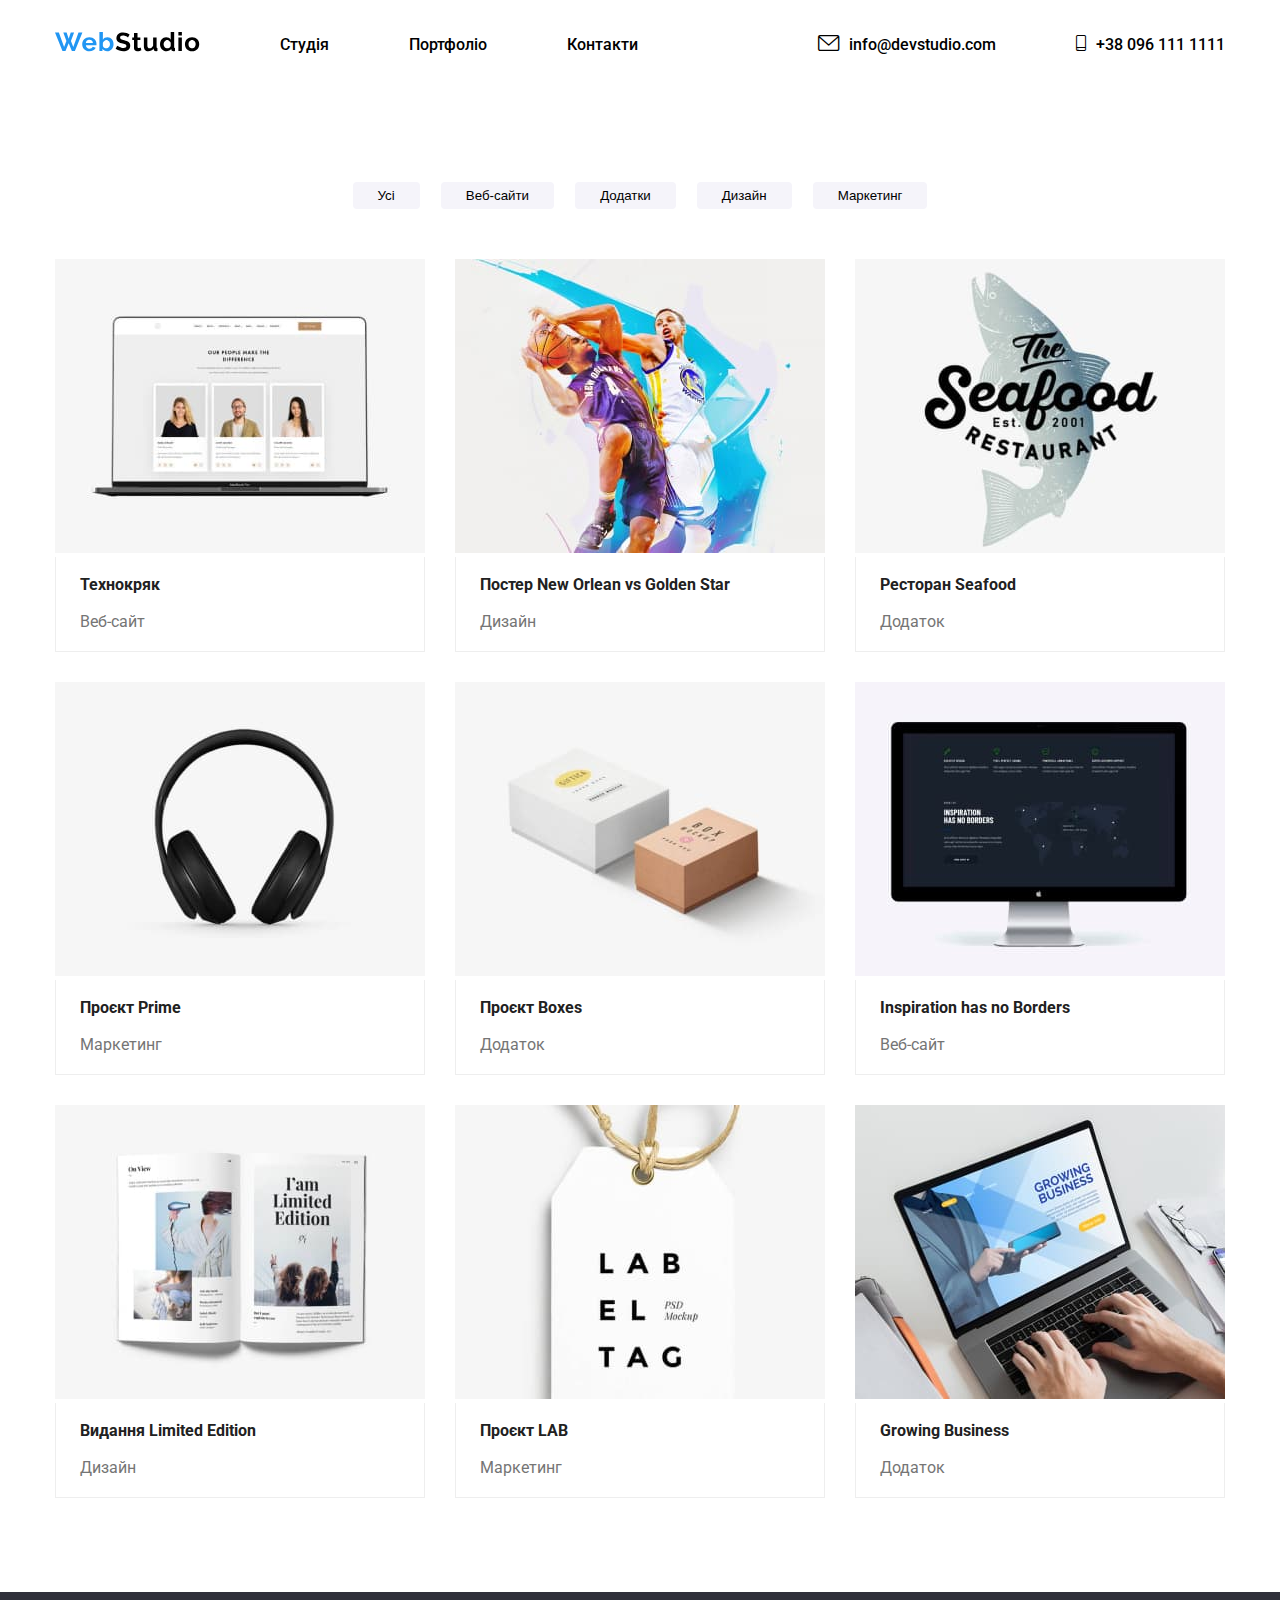
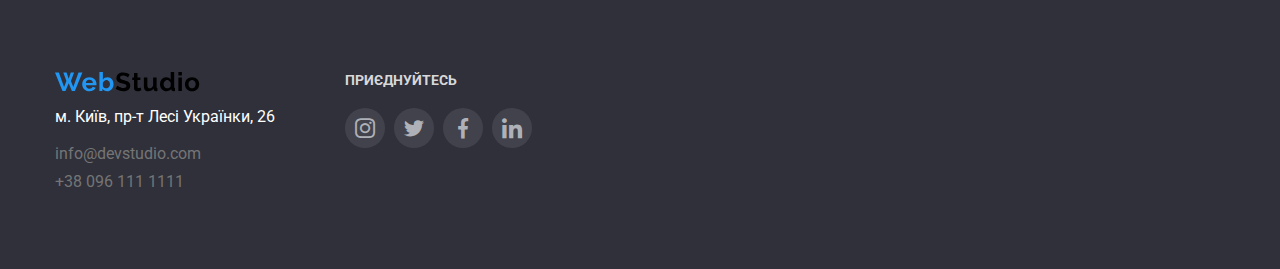
==== portfolio.html @ 45dcb641 "commit №1" ====
<!DOCTYPE html>
<html lang="en">

<head>
    <meta charset="UTF-8">
    <meta name="viewport" content="width=device-width, initial-scale=1.0">
    <title>Portfolio</title>
    <link rel="stylesheet" href="portfolio.css">
    <link rel="stylesheet" href="photoportfolio/icons/style.css">
    <link rel="preconnect" href="https://fonts.googleapis.com">
    <link rel="preconnect" href="https://fonts.gstatic.com" crossorigin>
    <link href="https://fonts.googleapis.com/css2?family=Roboto:wght@400;500;700;900&display=swap" rel="stylesheet">
    <link rel="stylesheet" href="https://necolas.github.io/normalize.css/8.0.1/normalize.css">
</head>

<body>
    <main class="main">
    <header class="header">
        <div class="container">
            <nav class="navigation">
                <ul class="navigation-list">
                    <li class="navigation-item"><a class="navigation-link" href="#"><img class="logo"
                                src="photoportfolio/webstudio.svg" alt=""></a></li>
                    <li class="navigation-item"><a class="navigation-link" href="index.html">Студія</a></li>
                    <li class="navigation-item"><a class="navigation-link" href="#">Портфоліо</a></li>
                    <li class="navigation-item"><a class="navigation-link header-link_active" href="#">Контакти</a></li>
                    <li class="navigation-item"><a class="navigation-link" href="mailto:info@devstudio.com"><i class="icon-mail icon-envelope"></i>info@devstudio.com</a></li>
                    <li class="navigation-item"><a class="navigation-link" href="tel:+38 096 111 11 11"><i class="icon-tel icon-smartphone"></i>+38 096 111
                            1111</a></li>
                </ul>
            </nav>
        </div>
    </header>
    <section class="section1">
        <div class="container1">
            <button class="button" type="button">Усі</button>
            <button class="button" type="button">Веб-сайти</button>
            <button class="button" type="button">Додатки</button>
            <button class="button" type="button">Дизайн</button>
            <button class="button" type="button">Маркетинг</button>
        </div>
    </section>
    <section class="section2">
        <div class="container">
            <figure class="figure">
                <img src="photoportfolio/img.jpg" alt="">
                <div class="div-border">
                <figcaption class="name">Технокряк</figcaption>
                <br>
                <span class="text">Веб-сайт</span>
            </div>
            </figure>
            <figure class="figure">
                <img src="photoportfolio/imgone.jpg" alt="">
                <div class="div-border">
                <figcaption class="name">Постер New Orlean vs Golden Star</figcaption>
                <br>
                <span class="text">Дизайн</span>
            </div>
            </figure>
            <figure class="figure">
                <img src="photoportfolio/imgtwo.jpg" alt="">
                <div class="div-border">
                <figcaption class="name">Ресторан Seafood</figcaption>
                <br>
                <span class="text">Додаток</span>
            </div>
            </figure>
            <figure class="figure">
                <img src="photoportfolio/imgthree.jpg" alt="">
                <div class="div-border">
                <figcaption class="name">Проєкт Prime</figcaption>
                <br>
                <span class="text">Маркетинг</span>
            </div>
            </figure>
            <figure class="figure">
                <img src="photoportfolio/imgfour.jpg" alt="">
                <div class="div-border">
                <figcaption class="name">Проєкт Boxes</figcaption>
                <br>
                <span class="text">Додаток</span>
            </div>
            </figure>
            <figure class="figure">
                <img src="photoportfolio/imgfive.jpg" alt="">
                <div class="div-border">
                <figcaption class="name">Inspiration has no Borders</figcaption>
                <br>
                <span class="text">Веб-сайт</span>
            </div>
            </figure>
            <figure class="figure">
                <img src="photoportfolio/imgsix.jpg" alt="">
                <div class="div-border">
                <figcaption class="name">Видання Limited Edition</figcaption>
                <br>
                <span class="text">Дизайн</span>
            </div>
            </figure>
            <figure class="figure">
                <img src="photoportfolio/imgseven.jpg" alt="">
                <div class="div-border">
                <figcaption class="name">Проєкт LAB</figcaption>
                <br>
                <span class="text">Маркетинг</span>
            </div>
            </figure>
            <figure class="figure">
                <img src="photoportfolio/imgeight.jpg" alt="">
                <div class="div-border">
                <figcaption class="name">Growing Business</figcaption>
                <br>
                <span class="text">Додаток</span>
            </div>
            </figure>
        </div>
    </section>
    <footer class="footer">
        <div class="container">
            <div class="footer-mail-tel">
            <img class="footer-photo" src="webstudiophoto/webstudio.svg" alt="">
            <p class="footer-a">м. Київ, пр-т Лесі Українки, 26</p>
            <p class="footer-ab"><a class="footer-mail" href="mailto:info@devstudio.com">info@devstudio.com</a></p>
            <p class="footer-ab1"><a class="footer-tel" href="tel:+38 096 111 11 11">+38 096 111 1111</a></p>
        </div>
            <div class="footer-links">
                <p class="footer-links-text">ПРИЄДНУЙТЕСЬ</p>
                <div class="footer-links-all">
                        <a class="icon-link-footer" href="#"><i class="icon-fonts-link icon-insta"></i></a>
                        <a class="icon-link-footer" href="#"><i class="icon-fonts-link icon-twitter"></i></a>
                        <a class="icon-link-footer" href="#"><i class="icon-fonts-link icon-facebook"></i></a>
                        <a class="icon-link-footer" href="#"><i class="icon-fonts-link icon-linkedin"></i></a>
                    </div>
                </div>
            </div>
        </div>
    </footer>
</main>
</body>

</html>
---- portfolio.css ----
* {
    margin: 0;
    padding: 0;
}

:root {
    --color-text-black: #2F303A;
    --color-acent: #2196f3;
    --color-whitegray: #757575;
    --color-black: #212121;
}

body {
    font-family: 'Roboto', sans-serif;
}

.container {
    width: 1170px;
    margin: 0 auto;
}

.container1{
    width: 575px;
    margin: 0 auto;
}

.navigation-list {
    display: flex;
    text-decoration: none;
    align-items: center;
    justify-content: space-between;
}

.header {
    padding: 32px 0 32px 0;
}

.navigation-list{
    list-style: none;
    font-weight: 500;
}

.icon-mail{
    padding-right: 10px;
}

.icon-tel{
    padding-right: 10px;
}

.navigation-item:not(:last-child) {
    margin-right: 55px;
}

.navigation-item:nth-child(4) {
    padding-right: 100px;
}

.navigation-link {
    color: black;
    text-decoration: none;
}

.navigation-link_active {
    color: var(--color-acent);
}

.navigation-link {
    position: relative;
    padding-bottom: 10px;
}

.navigation-link_active::after {
    content: '';
    position: absolute;
    width: 100%;
    height: 3px;
    background-color: var(--color-acent);
    bottom: 0;
    left: 0;
}

.navigation-link:hover {
    color: var(--color-acent);
}

.section1 .container1{
    display: flex;
    align-items: center;
    justify-content: space-between;
}

.button{
    border-radius: 4px;
    background-color: #F5F4FA;
    color: black;
    border-style: none;
    padding: 6px 25px;
    font-weight: 500;
    cursor: pointer;
    margin-top: 94px;
}

.button:hover{
    background-color: #2196f3;
    color: white;
}

.navigation-link:hover{
    color: var(--color-acent);
}

.section2 .container{
    display: flex;
    flex-wrap: wrap;
    gap: 30px;
}

.section2{
    margin-top: 50px;
    margin-bottom: 94px;
}

.figure{
    flex-basis: calc((100%-60px) / 3);
}

.name{
    font-weight: 700;
    color: #212121;
    line-height: 100%;
}

.text{
    font-weight: 400;
    color: #757575;
    line-height: 100%;
}

.footer{
    background-color: #2F303A;
    padding: 80px 0;
}

.footer .container{
    display: flex;
}

.footer-a{
    color: white;
    font-weight: 400;
    line-height: 200%;
    margin-top: 5px;
}

.footer-ab{
    font-weight: 400;
    color: rgba(255, 255, 255, 0.6);
    line-height: 80%;
    margin: 15px 0
}

.footer-ab1{
    font-weight: 400;
    color: rgba(255, 255, 255, 0.6);
    line-height: 80%;
}

.footer-tel{
    color: #757575;
    list-style: none;
    text-decoration: none;
}

.footer-tel:hover{
    color: #2196f3;
}

.footer-mail:hover{
    color: #2196f3;
}


.footer-mail{
    color: #757575;
    list-style: none;
    text-decoration: none;
}

.div-border{
    border-bottom: 1px solid #EEEEEE;
    border-right: 1px solid #EEEEEE;
    border-left: 1px solid #EEEEEE;
    padding: 20px 24px;
}

figure:hover{
    box-shadow: 1px 2px 6px 0px #00000065;
}

.icon-link-footer {
    display: inline-block;
    color: #AFB1B8;
    text-decoration: none;
    padding: 10px;
    border-radius: 50%;
    background-color: rgba(255, 255, 255, 0.089);
}

.icon-link-footer:hover {
    color: #ffffff;
    background-color: var(--color-acent);
}

.footer-links{
    margin-left: 70px;
}

.footer-links-text{
    font-weight: 700;
    font-size: 14px;
    color: #ffffffd0;
    line-height: 16px;
    margin-bottom: 20px;
}

.icon-fonts-link{
    font-size: 20px;
}

.icon-link-footer:not(:last-child){
    margin-right: 5px;
}
---- photoportfolio/icons/style.css ----
@font-face {
  font-family: 'icomoon';
  src:  url('fonts/icomoon.eot?6dhn4u');
  src:  url('fonts/icomoon.eot?6dhn4u#iefix') format('embedded-opentype'),
    url('fonts/icomoon.ttf?6dhn4u') format('truetype'),
    url('fonts/icomoon.woff?6dhn4u') format('woff'),
    url('fonts/icomoon.svg?6dhn4u#icomoon') format('svg');
  font-weight: normal;
  font-style: normal;
  font-display: block;
}

[class^="icon-"], [class*=" icon-"] {
  /* use !important to prevent issues with browser extensions that change fonts */
  font-family: 'icomoon' !important;
  speak: never;
  font-style: normal;
  font-weight: normal;
  font-variant: normal;
  text-transform: none;
  line-height: 1;

  /* Better Font Rendering =========== */
  -webkit-font-smoothing: antialiased;
  -moz-osx-font-smoothing: grayscale;
}

.icon-Logofive:before {
  content: "\e900";
}
.icon-Logofour:before {
  content: "\e901";
}
.icon-Logothree:before {
  content: "\e902";
}
.icon-Logotwo:before {
  content: "\e903";
}
.icon-Logoone:before {
  content: "\e904";
}
.icon-Logo:before {
  content: "\e905";
}
.icon-linkedin:before {
  content: "\e906";
}
.icon-facebook:before {
  content: "\e907";
}
.icon-twitter:before {
  content: "\e908";
}
.icon-insta:before {
  content: "\e909";
}
.icon-smartphone:before {
  content: "\e90a";
}
.icon-envelope:before {
  content: "\e90b";
}
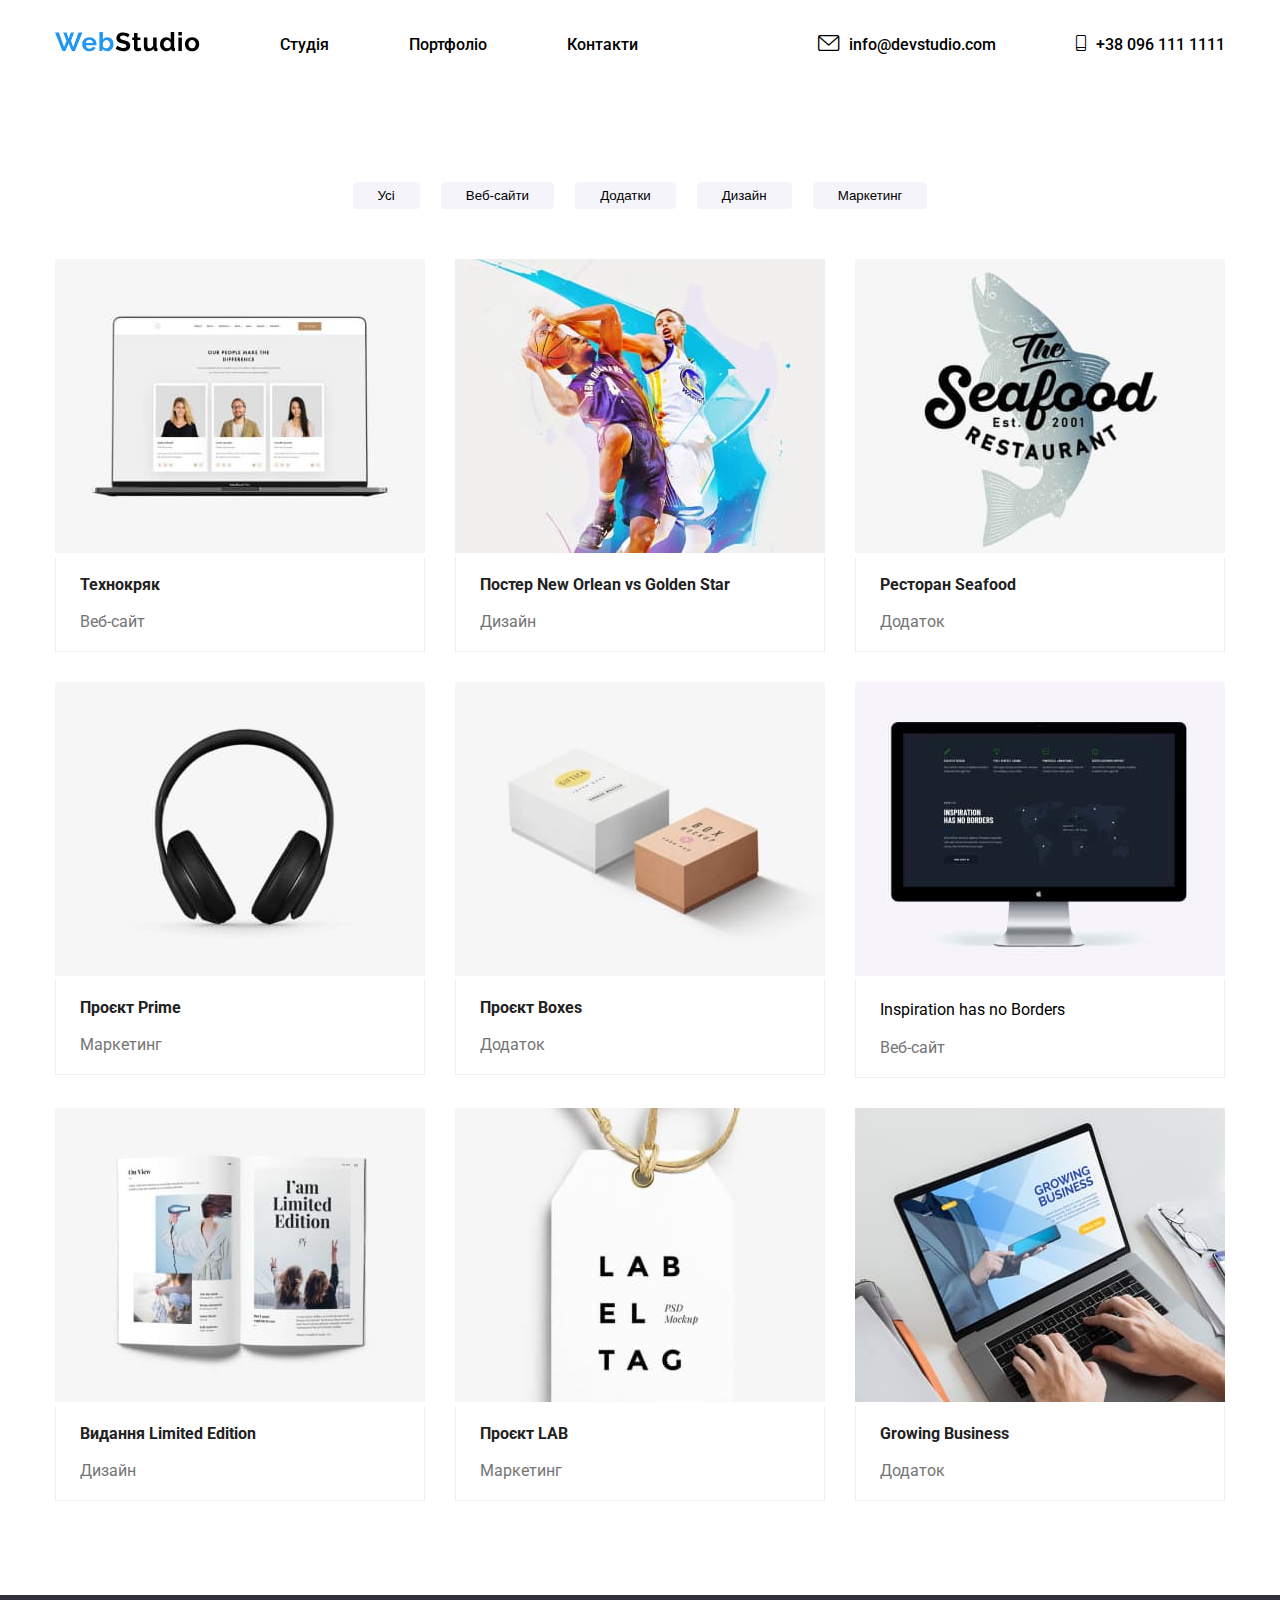
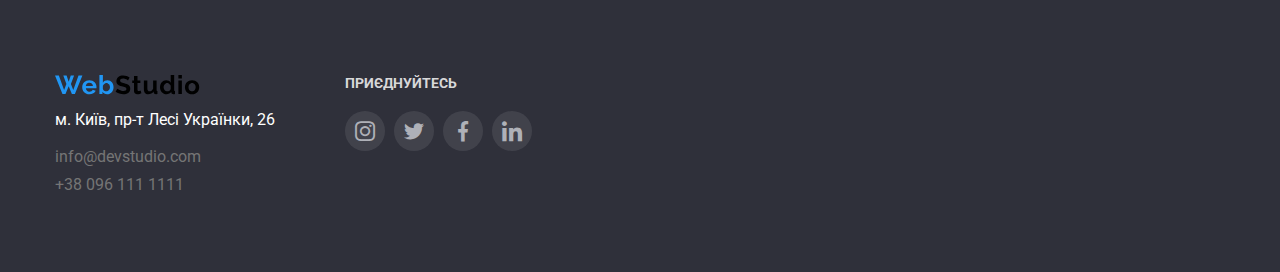
==== commit 361ab73f: "commit-new" ====
--- a/portfolio.html
+++ b/portfolio.html
@@ -31,87 +31,87 @@
             </nav>
         </div>
     </header>
-    <section class="section1">
-        <div class="container1">
-            <button class="button" type="button">Усі</button>
-            <button class="button" type="button">Веб-сайти</button>
-            <button class="button" type="button">Додатки</button>
-            <button class="button" type="button">Дизайн</button>
-            <button class="button" type="button">Маркетинг</button>
+    <section class="nav-btn">
+        <div class="nav-btn-container">
+            <button class="nav-buttons" type="button">Усі</button>
+            <button class="nav-buttons" type="button">Веб-сайти</button>
+            <button class="nav-buttons" type="button">Додатки</button>
+            <button class="nav-buttons" type="button">Дизайн</button>
+            <button class="nav-buttons" type="button">Маркетинг</button>
         </div>
     </section>
-    <section class="section2">
+    <section class="photo-list">
         <div class="container">
-            <figure class="figure">
+            <figure class="photo-list-figure">
                 <img src="photoportfolio/img.jpg" alt="">
-                <div class="div-border">
-                <figcaption class="name">Технокряк</figcaption>
+                <div class="photo-list-border">
+                <figcaption class="photo-list-name">Технокряк</figcaption>
                 <br>
-                <span class="text">Веб-сайт</span>
+                <span class="photo-list-text">Веб-сайт</span>
             </div>
             </figure>
-            <figure class="figure">
+            <figure class="photo-list-figure">
                 <img src="photoportfolio/imgone.jpg" alt="">
-                <div class="div-border">
-                <figcaption class="name">Постер New Orlean vs Golden Star</figcaption>
+                <div class="photo-list-border">
+                <figcaption class="photo-list-name">Постер New Orlean vs Golden Star</figcaption>
                 <br>
-                <span class="text">Дизайн</span>
+                <span class="photo-list-text">Дизайн</span>
             </div>
             </figure>
-            <figure class="figure">
+            <figure class="photo-list-figure">
                 <img src="photoportfolio/imgtwo.jpg" alt="">
-                <div class="div-border">
-                <figcaption class="name">Ресторан Seafood</figcaption>
+                <div class="photo-list-border">
+                <figcaption class="photo-list-name">Ресторан Seafood</figcaption>
                 <br>
-                <span class="text">Додаток</span>
+                <span class="photo-list-text">Додаток</span>
             </div>
             </figure>
-            <figure class="figure">
+            <figure class="photo-list-figure">
                 <img src="photoportfolio/imgthree.jpg" alt="">
-                <div class="div-border">
-                <figcaption class="name">Проєкт Prime</figcaption>
+                <div class="photo-list-border">
+                <figcaption class="photo-list-name">Проєкт Prime</figcaption>
                 <br>
-                <span class="text">Маркетинг</span>
+                <span class="photo-list-text">Маркетинг</span>
             </div>
             </figure>
-            <figure class="figure">
+            <figure class="photo-list-figure">
                 <img src="photoportfolio/imgfour.jpg" alt="">
-                <div class="div-border">
-                <figcaption class="name">Проєкт Boxes</figcaption>
+                <div class="photo-list-border">
+                <figcaption class="photo-list-name">Проєкт Boxes</figcaption>
                 <br>
-                <span class="text">Додаток</span>
+                <span class="photo-list-text">Додаток</span>
             </div>
             </figure>
-            <figure class="figure">
+            <figure class="photo-list-figure">
                 <img src="photoportfolio/imgfive.jpg" alt="">
-                <div class="div-border">
+                <div class="photo-list-border">
                 <figcaption class="name">Inspiration has no Borders</figcaption>
                 <br>
-                <span class="text">Веб-сайт</span>
+                <span class="photo-list-text">Веб-сайт</span>
             </div>
             </figure>
-            <figure class="figure">
+            <figure class="photo-list-figure">
                 <img src="photoportfolio/imgsix.jpg" alt="">
-                <div class="div-border">
-                <figcaption class="name">Видання Limited Edition</figcaption>
+                <div class="photo-list-border">
+                <figcaption class="photo-list-name">Видання Limited Edition</figcaption>
                 <br>
-                <span class="text">Дизайн</span>
+                <span class="photo-list-text">Дизайн</span>
             </div>
             </figure>
-            <figure class="figure">
+            <figure class="photo-list-figure">
                 <img src="photoportfolio/imgseven.jpg" alt="">
-                <div class="div-border">
-                <figcaption class="name">Проєкт LAB</figcaption>
+                <div class="photo-list-border">
+                <figcaption class="photo-list-name">Проєкт LAB</figcaption>
                 <br>
-                <span class="text">Маркетинг</span>
+                <span class="photo-list-text">Маркетинг</span>
             </div>
             </figure>
-            <figure class="figure">
+            <figure class="photo-list-figure">
                 <img src="photoportfolio/imgeight.jpg" alt="">
-                <div class="div-border">
-                <figcaption class="name">Growing Business</figcaption>
+                <div class="photo-list-border">
+                <figcaption class="photo-list-name">Growing Business</figcaption>
                 <br>
-                <span class="text">Додаток</span>
+                <span class="photo-list-text">Додаток</span>
             </div>
             </figure>
         </div>
@@ -126,7 +126,7 @@
         </div>
             <div class="footer-links">
                 <p class="footer-links-text">ПРИЄДНУЙТЕСЬ</p>
-                <div class="footer-links-all">
+                <div class="footer-links-icon">
                         <a class="icon-link-footer" href="#"><i class="icon-fonts-link icon-insta"></i></a>
                         <a class="icon-link-footer" href="#"><i class="icon-fonts-link icon-twitter"></i></a>
                         <a class="icon-link-footer" href="#"><i class="icon-fonts-link icon-facebook"></i></a>
--- a/portfolio.css
+++ b/portfolio.css
@@ -1,235 +1,240 @@
 * {
-    margin: 0;
-    padding: 0;
+  margin: 0;
+  padding: 0;
 }
 
 :root {
-    --color-text-black: #2F303A;
-    --color-acent: #2196f3;
-    --color-whitegray: #757575;
-    --color-black: #212121;
+  --color-text-black: #2f303a;
+  --color-acent: #2196f3;
+  --color-whitegray: #757575;
+  --color-black: #212121;
 }
 
 body {
-    font-family: 'Roboto', sans-serif;
+  font-family: "Roboto", sans-serif;
 }
 
 .container {
-    width: 1170px;
-    margin: 0 auto;
-}
-
-.container1{
-    width: 575px;
-    margin: 0 auto;
+  width: 1170px;
+  margin: 0 auto;
+}
+
+/* Клас Header */
+
+.header {
+  padding: 32px 0 32px 0;
 }
 
 .navigation-list {
-    display: flex;
-    text-decoration: none;
-    align-items: center;
-    justify-content: space-between;
-}
-
-.header {
-    padding: 32px 0 32px 0;
-}
-
-.navigation-list{
-    list-style: none;
-    font-weight: 500;
-}
-
-.icon-mail{
-    padding-right: 10px;
-}
-
-.icon-tel{
-    padding-right: 10px;
+  display: flex;
+  text-decoration: none;
+  align-items: center;
+  justify-content: space-between;
+}
+
+.navigation-list {
+  list-style: none;
+  font-weight: 500;
 }
 
 .navigation-item:not(:last-child) {
-    margin-right: 55px;
+  margin-right: 55px;
 }
 
 .navigation-item:nth-child(4) {
-    padding-right: 100px;
+  padding-right: 100px;
 }
 
 .navigation-link {
-    color: black;
-    text-decoration: none;
+  color: black;
+  text-decoration: none;
 }
 
 .navigation-link_active {
-    color: var(--color-acent);
+  color: var(--color-acent);
 }
 
 .navigation-link {
-    position: relative;
-    padding-bottom: 10px;
+  position: relative;
+  padding-bottom: 10px;
 }
 
 .navigation-link_active::after {
-    content: '';
-    position: absolute;
-    width: 100%;
-    height: 3px;
-    background-color: var(--color-acent);
-    bottom: 0;
-    left: 0;
+  content: "";
+  position: absolute;
+  width: 100%;
+  height: 3px;
+  background-color: var(--color-acent);
+  bottom: 0;
+  left: 0;
 }
 
 .navigation-link:hover {
-    color: var(--color-acent);
-}
-
-.section1 .container1{
-    display: flex;
-    align-items: center;
-    justify-content: space-between;
-}
-
-.button{
-    border-radius: 4px;
-    background-color: #F5F4FA;
-    color: black;
-    border-style: none;
-    padding: 6px 25px;
-    font-weight: 500;
-    cursor: pointer;
-    margin-top: 94px;
-}
-
-.button:hover{
-    background-color: #2196f3;
-    color: white;
-}
-
-.navigation-link:hover{
-    color: var(--color-acent);
-}
-
-.section2 .container{
-    display: flex;
-    flex-wrap: wrap;
-    gap: 30px;
-}
-
-.section2{
-    margin-top: 50px;
-    margin-bottom: 94px;
-}
-
-.figure{
-    flex-basis: calc((100%-60px) / 3);
-}
-
-.name{
-    font-weight: 700;
-    color: #212121;
-    line-height: 100%;
-}
-
-.text{
-    font-weight: 400;
-    color: #757575;
-    line-height: 100%;
-}
-
-.footer{
-    background-color: #2F303A;
-    padding: 80px 0;
-}
-
-.footer .container{
-    display: flex;
-}
-
-.footer-a{
-    color: white;
-    font-weight: 400;
-    line-height: 200%;
-    margin-top: 5px;
-}
-
-.footer-ab{
-    font-weight: 400;
-    color: rgba(255, 255, 255, 0.6);
-    line-height: 80%;
-    margin: 15px 0
-}
-
-.footer-ab1{
-    font-weight: 400;
-    color: rgba(255, 255, 255, 0.6);
-    line-height: 80%;
-}
-
-.footer-tel{
-    color: #757575;
-    list-style: none;
-    text-decoration: none;
-}
-
-.footer-tel:hover{
-    color: #2196f3;
-}
-
-.footer-mail:hover{
-    color: #2196f3;
-}
-
-
-.footer-mail{
-    color: #757575;
-    list-style: none;
-    text-decoration: none;
-}
-
-.div-border{
-    border-bottom: 1px solid #EEEEEE;
-    border-right: 1px solid #EEEEEE;
-    border-left: 1px solid #EEEEEE;
-    padding: 20px 24px;
-}
-
-figure:hover{
-    box-shadow: 1px 2px 6px 0px #00000065;
+  color: var(--color-acent);
+}
+
+.navigation-link:hover {
+  color: var(--color-acent);
+}
+
+.icon-mail {
+  padding-right: 10px;
+}
+
+.icon-tel {
+  padding-right: 10px;
+}
+
+/* Клас Nav-btn */
+
+.nav-btn-container {
+  width: 575px;
+  margin: 0 auto;
+}
+
+.nav-btn .nav-btn-container {
+  display: flex;
+  align-items: center;
+  justify-content: space-between;
+}
+
+.nav-buttons {
+  border-radius: 4px;
+  background-color: #f5f4fa;
+  color: black;
+  border-style: none;
+  padding: 6px 25px;
+  font-weight: 500;
+  cursor: pointer;
+  margin-top: 94px;
+}
+
+.nav-buttons:hover {
+  background-color: var(--color-acent);
+  color: white;
+}
+
+/* Клас Photo-list */
+
+.photo-list .container {
+  display: flex;
+  flex-wrap: wrap;
+  gap: 30px;
+}
+
+.photo-list {
+  margin-top: 50px;
+  margin-bottom: 94px;
+}
+
+.photo-list-figure {
+  flex-basis: calc((100%-60px) / 3);
+}
+
+.photo-list-figure:hover {
+  box-shadow: 1px 2px 6px 0px #00000065;
+}
+
+.photo-list-border {
+  border-bottom: 1px solid #eeeeee;
+  border-right: 1px solid #eeeeee;
+  border-left: 1px solid #eeeeee;
+  padding: 20px 24px;
+}
+
+.photo-list-name {
+  font-weight: 700;
+  color: #212121;
+  line-height: 100%;
+}
+
+.photo-list-text {
+  font-weight: 400;
+  color: #757575;
+  line-height: 100%;
+}
+
+/* Клас Footer */
+
+.footer {
+  background-color: #2f303a;
+  padding: 80px 0;
+}
+
+.footer .container {
+  display: flex;
+}
+
+.footer-a {
+  color: white;
+  font-weight: 400;
+  line-height: 200%;
+  margin-top: 5px;
+}
+
+.footer-ab {
+  font-weight: 400;
+  color: rgba(255, 255, 255, 0.6);
+  line-height: 80%;
+  margin: 15px 0;
+}
+
+.footer-ab1 {
+  font-weight: 400;
+  color: rgba(255, 255, 255, 0.6);
+  line-height: 80%;
+}
+
+.footer-tel {
+  color: #757575;
+  list-style: none;
+  text-decoration: none;
+}
+
+.footer-tel:hover {
+  color: var(--color-acent);
+}
+
+.footer-mail:hover {
+  color: var(--color-acent);
+}
+
+.footer-mail {
+  color: #757575;
+  list-style: none;
+  text-decoration: none;
 }
 
 .icon-link-footer {
-    display: inline-block;
-    color: #AFB1B8;
-    text-decoration: none;
-    padding: 10px;
-    border-radius: 50%;
-    background-color: rgba(255, 255, 255, 0.089);
+  display: inline-block;
+  color: #afb1b8;
+  text-decoration: none;
+  padding: 10px;
+  border-radius: 50%;
+  background-color: rgba(255, 255, 255, 0.089);
 }
 
 .icon-link-footer:hover {
-    color: #ffffff;
-    background-color: var(--color-acent);
-}
-
-.footer-links{
-    margin-left: 70px;
-}
-
-.footer-links-text{
-    font-weight: 700;
-    font-size: 14px;
-    color: #ffffffd0;
-    line-height: 16px;
-    margin-bottom: 20px;
-}
-
-.icon-fonts-link{
-    font-size: 20px;
-}
-
-.icon-link-footer:not(:last-child){
-    margin-right: 5px;
-}
-
-
+  color: #ffffff;
+  background-color: var(--color-acent);
+}
+
+.footer-links {
+  margin-left: 70px;
+}
+
+.footer-links-text {
+  font-weight: 700;
+  font-size: 14px;
+  color: #ffffffd0;
+  line-height: 16px;
+  margin-bottom: 20px;
+}
+
+.icon-fonts-link {
+  font-size: 20px;
+}
+
+.icon-link-footer:not(:last-child) {
+  margin-right: 5px;
+}
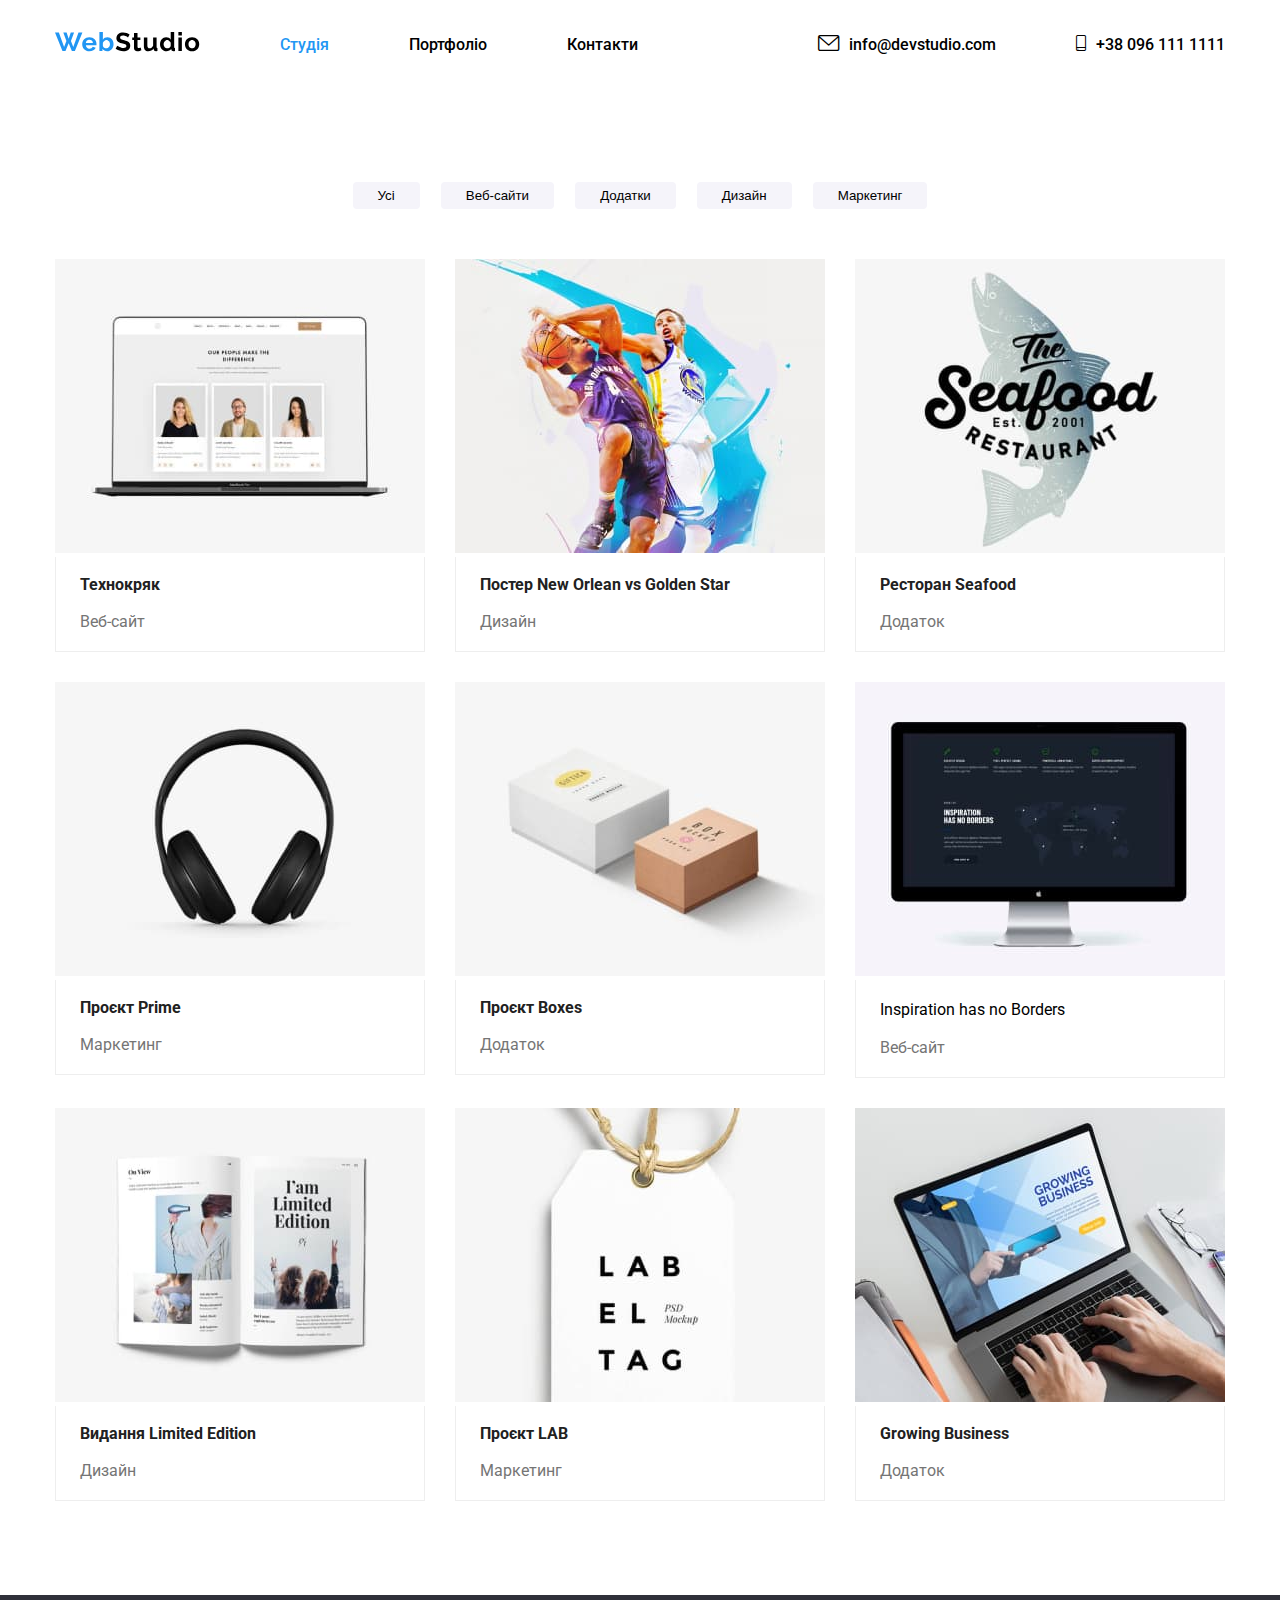
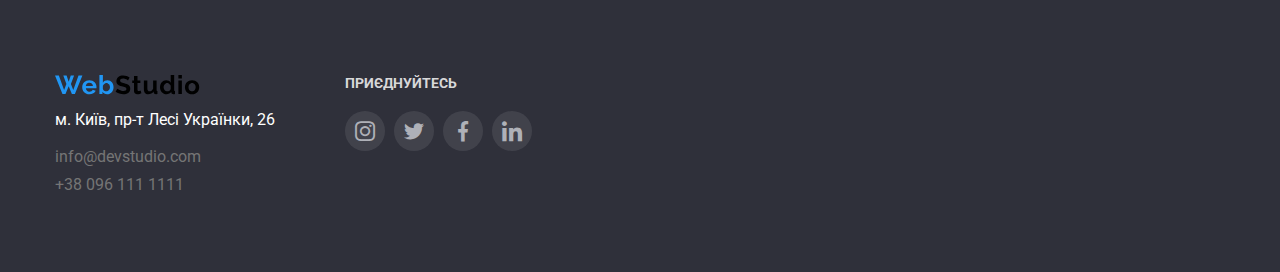
==== commit 5e2a86c7: "modal+" ====
--- a/portfolio.html
+++ b/portfolio.html
@@ -20,12 +20,14 @@
             <nav class="navigation">
                 <ul class="navigation-list">
                     <li class="navigation-item"><a class="navigation-link" href="#"><img class="logo"
-                                src="photoportfolio/webstudio.svg" alt=""></a></li>
-                    <li class="navigation-item"><a class="navigation-link" href="index.html">Студія</a></li>
+                                src="webstudiophoto/webstudio.svg" alt=""></a></li>
+                    <li class="navigation-item"><a class="navigation-link current" href="index.html">Студія</a></li>
                     <li class="navigation-item"><a class="navigation-link" href="#">Портфоліо</a></li>
                     <li class="navigation-item"><a class="navigation-link header-link_active" href="#">Контакти</a></li>
-                    <li class="navigation-item"><a class="navigation-link" href="mailto:info@devstudio.com"><i class="icon-mail icon-envelope"></i>info@devstudio.com</a></li>
-                    <li class="navigation-item"><a class="navigation-link" href="tel:+38 096 111 11 11"><i class="icon-tel icon-smartphone"></i>+38 096 111
+                    <li class="navigation-item"><a class="navigation-link" href="mailto:info@devstudio.com"><i
+                                class="icon-mail icon-envelope"></i>info@devstudio.com</a></li>
+                    <li class="navigation-item"><a class="navigation-link" href="tel:+38 096 111 11 11"><i
+                                class="icon-tel icon-smartphone"></i>+38 096 111
                             1111</a></li>
                 </ul>
             </nav>
@@ -43,7 +45,12 @@
     <section class="photo-list">
         <div class="container">
             <figure class="photo-list-figure">
+                <div class="box-overlay">
                 <img src="photoportfolio/img.jpg" alt="">
+                <div class="overlay">
+              <p class="overlay-text">Ресурс пропонує комплексні пропозиції з різним рівнем функціоналу та сервісів. Все це дозволить відвідувачу отримати вичерпні відомості про компанію чи приватну особу.</p>
+            </div>
+            </div>
                 <div class="photo-list-border">
                 <figcaption class="photo-list-name">Технокряк</figcaption>
                 <br>
@@ -51,7 +58,12 @@
             </div>
             </figure>
             <figure class="photo-list-figure">
+                <div class="box-overlay">
                 <img src="photoportfolio/imgone.jpg" alt="">
+                <div class="overlay">
+              <p class="overlay-text">Ресурс пропонує комплексні пропозиції з різним рівнем функціоналу та сервісів. Все це дозволить відвідувачу отримати вичерпні відомості про компанію чи приватну особу.</p>
+            </div>
+            </div>
                 <div class="photo-list-border">
                 <figcaption class="photo-list-name">Постер New Orlean vs Golden Star</figcaption>
                 <br>
@@ -59,7 +71,12 @@
             </div>
             </figure>
             <figure class="photo-list-figure">
+                <div class="box-overlay">
                 <img src="photoportfolio/imgtwo.jpg" alt="">
+                <div class="overlay">
+              <p class="overlay-text">Ресурс пропонує комплексні пропозиції з різним рівнем функціоналу та сервісів. Все це дозволить відвідувачу отримати вичерпні відомості про компанію чи приватну особу.</p>
+            </div>
+            </div>
                 <div class="photo-list-border">
                 <figcaption class="photo-list-name">Ресторан Seafood</figcaption>
                 <br>
@@ -67,7 +84,12 @@
             </div>
             </figure>
             <figure class="photo-list-figure">
+                <div class="box-overlay">
                 <img src="photoportfolio/imgthree.jpg" alt="">
+                <div class="overlay">
+              <p class="overlay-text">Ресурс пропонує комплексні пропозиції з різним рівнем функціоналу та сервісів. Все це дозволить відвідувачу отримати вичерпні відомості про компанію чи приватну особу.</p>
+            </div>
+            </div>
                 <div class="photo-list-border">
                 <figcaption class="photo-list-name">Проєкт Prime</figcaption>
                 <br>
@@ -75,7 +97,12 @@
             </div>
             </figure>
             <figure class="photo-list-figure">
+                <div class="box-overlay">
                 <img src="photoportfolio/imgfour.jpg" alt="">
+                <div class="overlay">
+              <p class="overlay-text">Ресурс пропонує комплексні пропозиції з різним рівнем функціоналу та сервісів. Все це дозволить відвідувачу отримати вичерпні відомості про компанію чи приватну особу.</p>
+            </div>
+            </div>
                 <div class="photo-list-border">
                 <figcaption class="photo-list-name">Проєкт Boxes</figcaption>
                 <br>
@@ -83,7 +110,12 @@
             </div>
             </figure>
             <figure class="photo-list-figure">
+                <div class="box-overlay">
                 <img src="photoportfolio/imgfive.jpg" alt="">
+                <div class="overlay">
+              <p class="overlay-text">Ресурс пропонує комплексні пропозиції з різним рівнем функціоналу та сервісів. Все це дозволить відвідувачу отримати вичерпні відомості про компанію чи приватну особу.</p>
+            </div>
+            </div>
                 <div class="photo-list-border">
                 <figcaption class="name">Inspiration has no Borders</figcaption>
                 <br>
@@ -91,7 +123,12 @@
             </div>
             </figure>
             <figure class="photo-list-figure">
+                <div class="box-overlay">
                 <img src="photoportfolio/imgsix.jpg" alt="">
+                <div class="overlay">
+              <p class="overlay-text">Ресурс пропонує комплексні пропозиції з різним рівнем функціоналу та сервісів. Все це дозволить відвідувачу отримати вичерпні відомості про компанію чи приватну особу.</p>
+            </div>
+            </div>
                 <div class="photo-list-border">
                 <figcaption class="photo-list-name">Видання Limited Edition</figcaption>
                 <br>
@@ -99,7 +136,12 @@
             </div>
             </figure>
             <figure class="photo-list-figure">
+                <div class="box-overlay">
                 <img src="photoportfolio/imgseven.jpg" alt="">
+                <div class="overlay">
+              <p class="overlay-text">Ресурс пропонує комплексні пропозиції з різним рівнем функціоналу та сервісів. Все це дозволить відвідувачу отримати вичерпні відомості про компанію чи приватну особу.</p>
+            </div>
+            </div>
                 <div class="photo-list-border">
                 <figcaption class="photo-list-name">Проєкт LAB</figcaption>
                 <br>
@@ -107,7 +149,12 @@
             </div>
             </figure>
             <figure class="photo-list-figure">
+                <div class="box-overlay">
                 <img src="photoportfolio/imgeight.jpg" alt="">
+                <div class="overlay">
+              <p class="overlay-text">Ресурс пропонує комплексні пропозиції з різним рівнем функціоналу та сервісів. Все це дозволить відвідувачу отримати вичерпні відомості про компанію чи приватну особу.</p>
+            </div>
+            </div>
                 <div class="photo-list-border">
                 <figcaption class="photo-list-name">Growing Business</figcaption>
                 <br>
--- a/portfolio.css
+++ b/portfolio.css
@@ -35,6 +35,7 @@
 .navigation-list {
   list-style: none;
   font-weight: 500;
+  position: relative;
 }
 
 .navigation-item:not(:last-child) {
@@ -48,6 +49,7 @@
 .navigation-link {
   color: black;
   text-decoration: none;
+  position: relative;
 }
 
 .navigation-link_active {
@@ -55,7 +57,6 @@
 }
 
 .navigation-link {
-  position: relative;
   padding-bottom: 10px;
 }
 
@@ -73,16 +74,33 @@
   color: var(--color-acent);
 }
 
-.navigation-link:hover {
-  color: var(--color-acent);
-}
-
 .icon-mail {
   padding-right: 10px;
 }
 
 .icon-tel {
   padding-right: 10px;
+}
+
+.current {
+  color: var(--color-acent);
+}
+
+.current:hover::after,
+.current:focus::after {
+  display: block;
+  content: "";
+  width: 100%;
+  height: 4px;
+  border-radius: 2px;
+  background: var(--color-acent);
+  position: absolute;
+  top: 48px;
+  left: 0px;
+  transition-property: background-color, color;
+  transition-duration: 250ms;
+  transition-timing-function: cubic-bezier(0.4, 0, 0.2, 1);
+  transition-delay: 0;
 }
 
 /* Клас Nav-btn */
@@ -116,6 +134,42 @@
 
 /* Клас Photo-list */
 
+.overlay {
+  position: absolute;
+  top: 0;
+  left: 0;
+  width: 370px;
+  height: 294px;
+  padding: 63px 24px;
+  background-color: rgba(33, 150, 243, 0.9);
+  opacity: 0;
+  transform: translateY(100%);
+  transition-property: transform background-color;
+  transition-duration: 300ms;
+  transition-delay: 0;
+}
+
+.overlay-text {
+  color: #fff;
+  font-size: 18px;
+  font-weight: 400;
+  line-height: 1.5;
+  letter-spacing: 0.54px;
+  width: 322px;
+}
+
+.box-overlay {
+  position: relative;
+  overflow: hidden;
+}
+
+.box-overlay:hover .overlay {
+  opacity: 1;
+  transform: translate(0);
+  transition: transform 300ms;
+  transition-delay: 0;
+}
+
 .photo-list .container {
   display: flex;
   flex-wrap: wrap;
